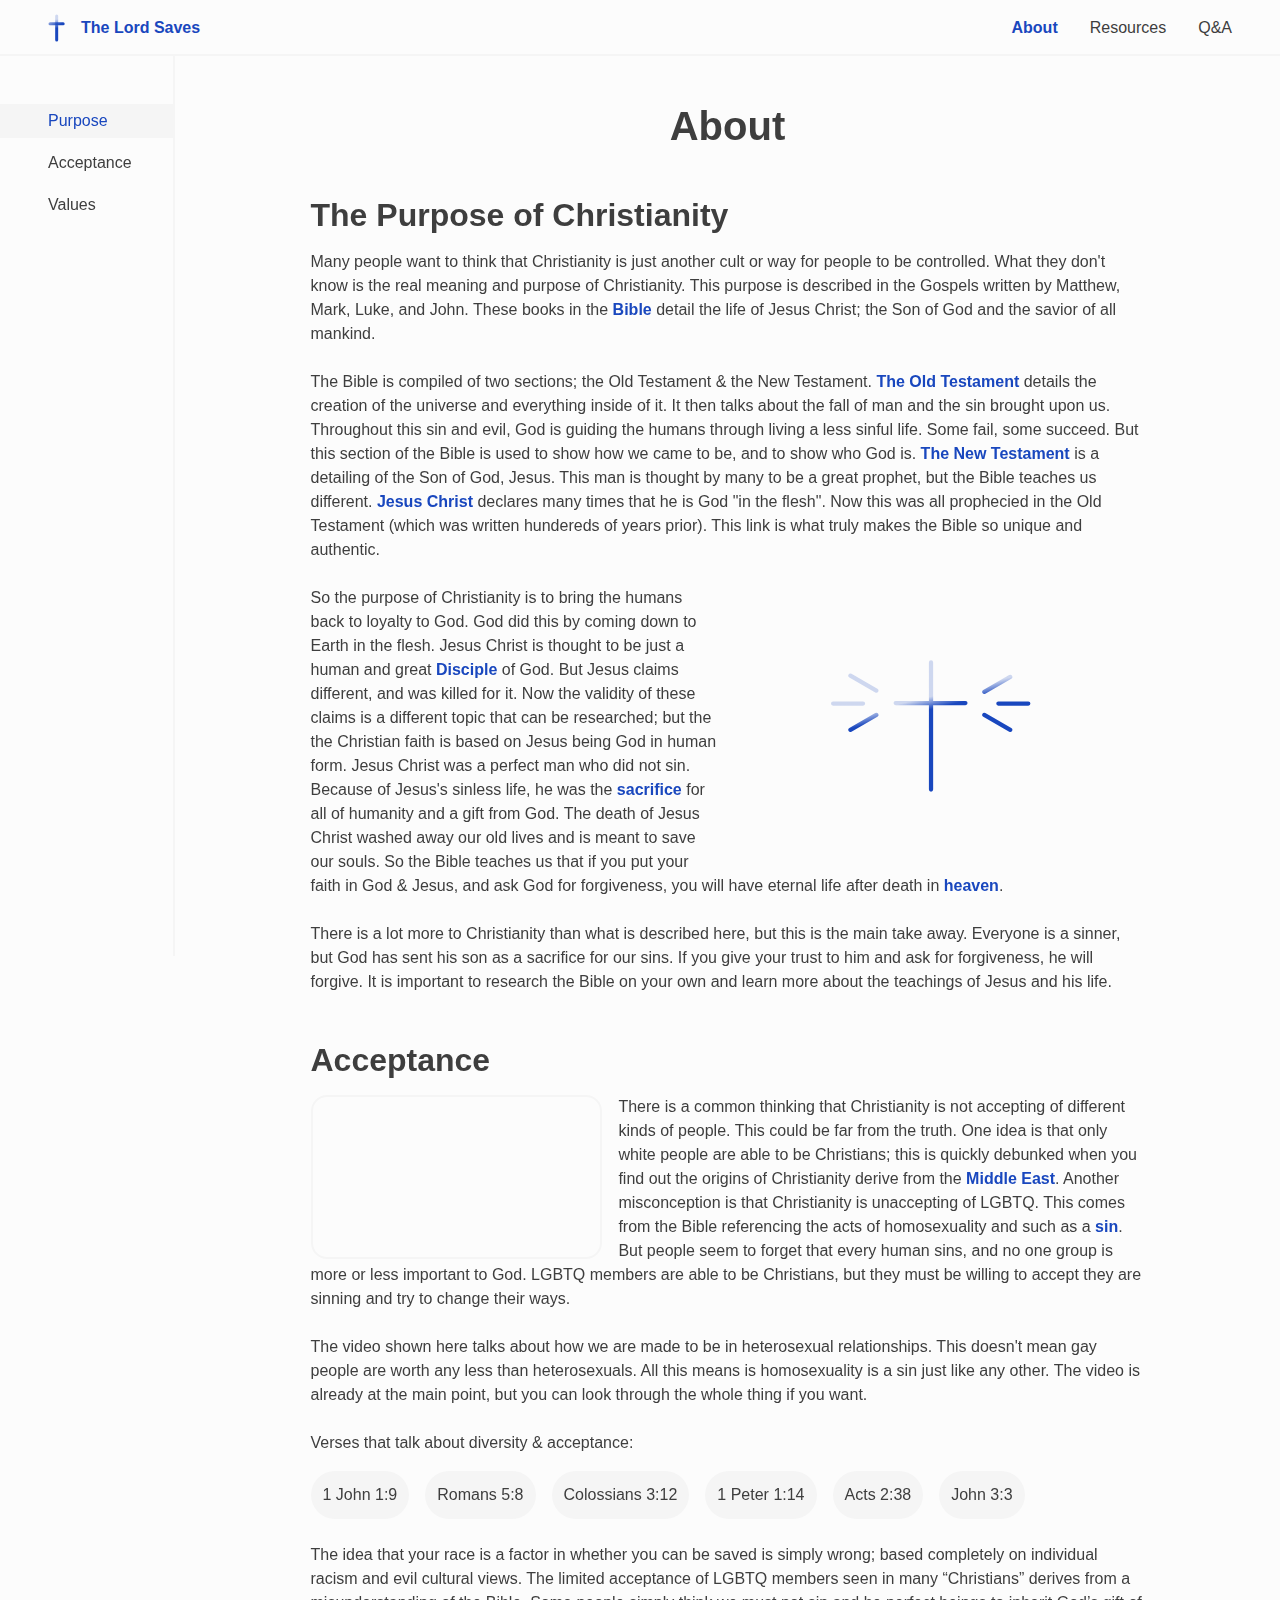
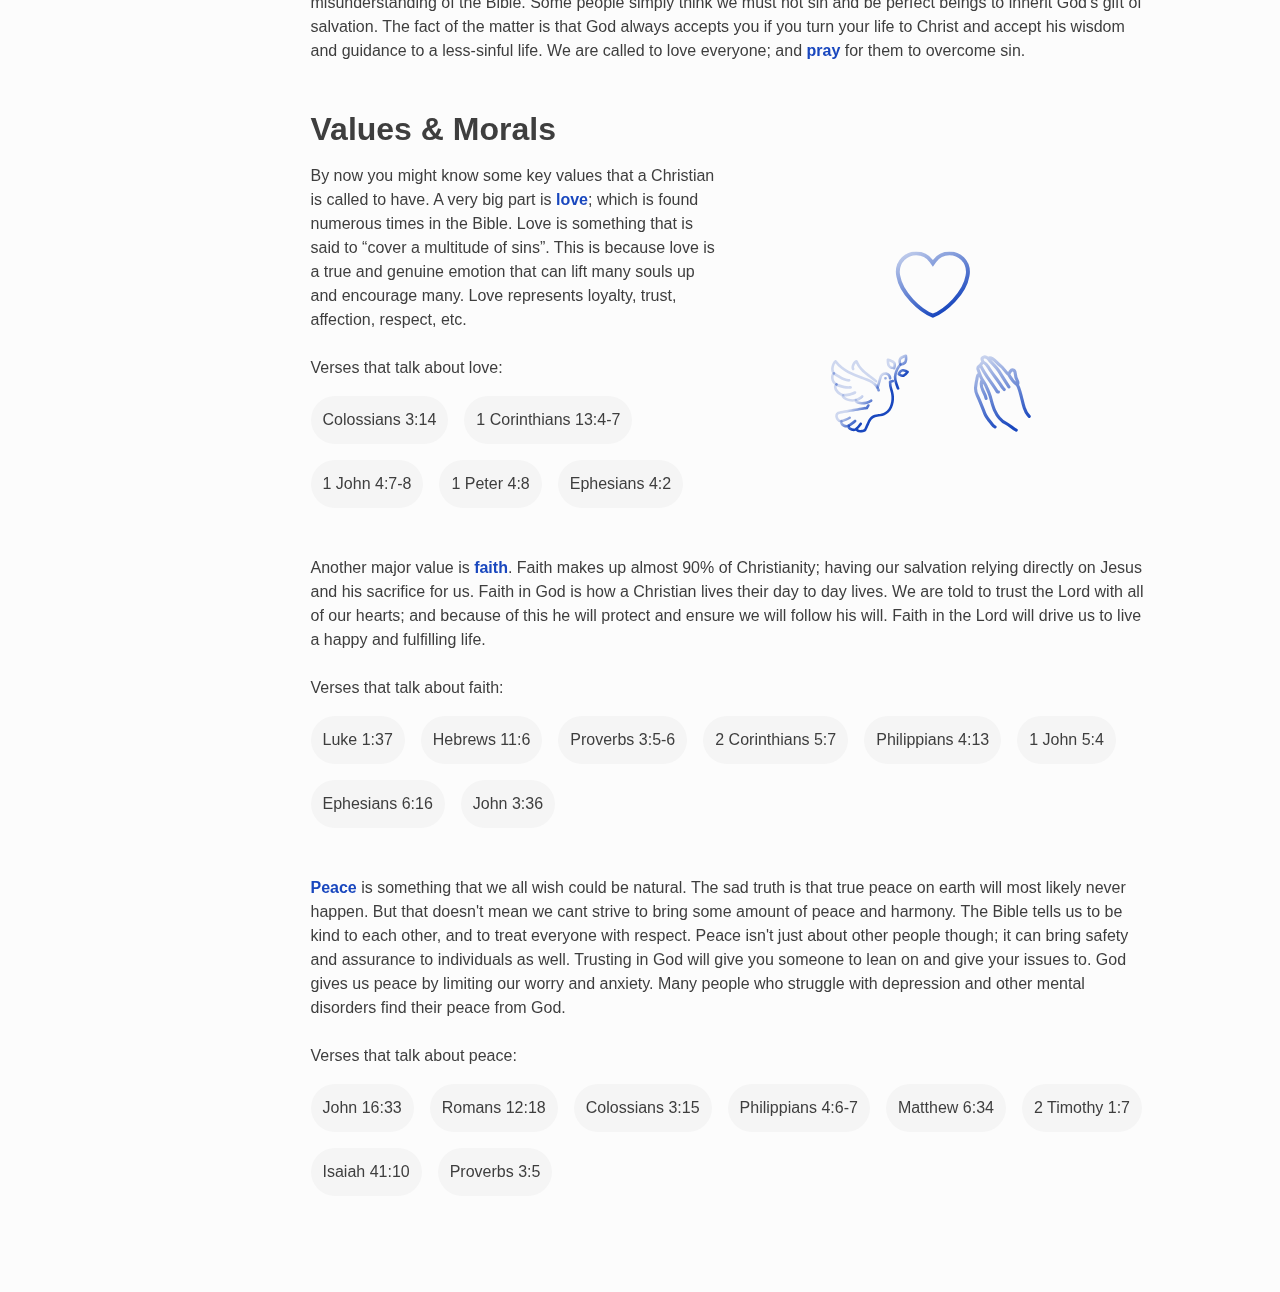
==== About/index.html @ bb069cf8 "Uploaded to the web." ====
<!DOCTYPE html>
<html lang="en" class="">

<head>
  <meta charset="utf-8">
  <meta name="viewport" content="width=device-width initial-scale=1">
  <title>The Lord Saves - About</title>
  <link rel="icon" type="image/x-icon" href="/assets/Logo-fav.png">
  <link href="/style/thelordsaves.main.css" rel="stylesheet" type="text/css" />
</head>

<body class="">

  <!-- About -->

  <header class="flex w-100 align fade-in scrolled" id="header">
    <a href="/" class="flex align side-padding m-gap" id="logo">
      <svg xmlns="http://www.w3.org/2000/svg" width="17" height="28" fill="none">
        <path fill="url(#a)" fill-rule="evenodd"
          d="M8.677.5a1.5 1.5 0 0 1 1.5 1.5v24a1.5 1.5 0 1 1-3 0V2a1.5 1.5 0 0 1 1.5-1.5Z" clip-rule="evenodd" />
        <path fill="url(#b)" fill-rule="evenodd"
          d="M.5 9.67A1.5 1.5 0 0 1 2 8.17h13.173a1.5 1.5 0 1 1 0 3H2a1.5 1.5 0 0 1-1.5-1.5Z" clip-rule="evenodd" />
        <defs>
          <linearGradient id="a" x1="13.357" x2="12.875" y1="14" y2="4.959" gradientUnits="userSpaceOnUse">
            <stop stop-color="var(--colors-blue)" />
            <stop offset="1" stop-color="var(--colors-blue)" stop-opacity=".2" />
          </linearGradient>
          <linearGradient id="b" x1="8.24" x2=".036" y1="13.714" y2="2.884" gradientUnits="userSpaceOnUse">
            <stop stop-color="var(--colors-blue)" />
            <stop offset="1" stop-color="var(--colors-blue)" stop-opacity=".2" />
          </linearGradient>
        </defs>
      </svg>
      <span class="bold blue">The Lord Saves</span>
    </a>
    <nav class="flex align justify side-padding" id="large-nav">
      <ul class="flex align l-gap">
        <li class="nav-item">
          <a class="secondary-button blue bold" href="/About/">About</a>
        </li>
        <li class="nav-item">
          <a class="secondary-button" href="/Resources/">Resources</a>
        </li>
        <li class="nav-item">
          <a class="secondary-button" href="/Q&A/">Q&A</a>
        </li>
      </ul>
    </nav>
    <nav class="small-nav align justify">
      <svg width="24" height="19" viewBox="0 0 24 19" fill="none" xmlns="http://www.w3.org/2000/svg" class="menu">
        <path fill-rule="evenodd" clip-rule="evenodd" id="bar-1"
          d="M0 17.3333C0 16.5969 0.537258 16 1.2 16H22.8C23.4627 16 24 16.5969 24 17.3333C24 18.0697 23.4627 18.6667 22.8 18.6667H1.2C0.537258 18.6667 0 18.0697 0 17.3333Z"
          fill="var(--colors-text)" />
        <path id="menu-bar"
          d="M0 9.33333C0 8.59695 0.537258 8 1.2 8H22.8C23.4627 8 24 8.59695 24 9.33333C24 10.0697 23.4627 10.6667 22.8 10.6667H1.2C0.537258 10.6667 0 10.0697 0 9.33333Z"
          fill="var(--colors-text)" />
        <path id="bar-3"
          d="M0 1.33333C0 0.596954 0.537258 0 1.2 0H22.8C23.4627 0 24 0.596954 24 1.33333C24 2.06971 23.4627 2.66667 22.8 2.66667H1.2C0.537258 2.66667 0 2.06971 0 1.33333Z"
          fill="var(--colors-text)" />
      </svg>
    </nav>
    <nav id="nav-overlay" class="w-100 flex">
      <ul class="flex column m-gap">
        <h1>About</h1>
        <li class="nav-item">
          <a class="secondary-button" href="/About/#purpose">Christianity's Purpose</a>
          <svg class="arrow" width="7" height="13" xmlns="http://www.w3.org/2000/svg">
            <path fill-rule="evenodd" clip-rule="evenodd"
              d="M.292893 12.2071c-.3905241-.3905-.3905241-1.0237 0-1.4142L4.58579 6.5.292893 2.20711c-.3905241-.39053-.3905241-1.02369 0-1.414216.390524-.390525 1.023687-.390525 1.414217 0l5 4.999996c.39052.39053.39052 1.02369 0 1.41422l-5 4.99999c-.39053.3905-1.023693.3905-1.414217 0Z" />
          </svg>
        </li>
        <li class="nav-item">
          <a class="secondary-button" href="/About/#acceptance">Acceptance</a>
          <svg class="arrow" width="7" height="13" xmlns="http://www.w3.org/2000/svg">
            <path fill-rule="evenodd" clip-rule="evenodd"
              d="M.292893 12.2071c-.3905241-.3905-.3905241-1.0237 0-1.4142L4.58579 6.5.292893 2.20711c-.3905241-.39053-.3905241-1.02369 0-1.414216.390524-.390525 1.023687-.390525 1.414217 0l5 4.999996c.39052.39053.39052 1.02369 0 1.41422l-5 4.99999c-.39053.3905-1.023693.3905-1.414217 0Z" />
          </svg>
        </li>
        <li class="nav-item">
          <a class="secondary-button" href="/About/#values">Values & Morals</a>
          <svg class="arrow" width="7" height="13" xmlns="http://www.w3.org/2000/svg">
            <path fill-rule="evenodd" clip-rule="evenodd"
              d="M.292893 12.2071c-.3905241-.3905-.3905241-1.0237 0-1.4142L4.58579 6.5.292893 2.20711c-.3905241-.39053-.3905241-1.02369 0-1.414216.390524-.390525 1.023687-.390525 1.414217 0l5 4.999996c.39052.39053.39052 1.02369 0 1.41422l-5 4.99999c-.39053.3905-1.023693.3905-1.414217 0Z" />
          </svg>
        </li>
      </ul>
      <ul class="flex column m-gap">
        <h1>Resources</h1>
        <li class="nav-item">
          <a class="secondary-button" href="/Resources/#bibles">Online Bibles</a>
          <svg class="arrow" width="7" height="13" xmlns="http://www.w3.org/2000/svg">
            <path fill-rule="evenodd" clip-rule="evenodd"
              d="M.292893 12.2071c-.3905241-.3905-.3905241-1.0237 0-1.4142L4.58579 6.5.292893 2.20711c-.3905241-.39053-.3905241-1.02369 0-1.414216.390524-.390525 1.023687-.390525 1.414217 0l5 4.999996c.39052.39053.39052 1.02369 0 1.41422l-5 4.99999c-.39053.3905-1.023693.3905-1.414217 0Z" />
          </svg>
        </li>
        <li class="nav-item">
          <a class="secondary-button" href="/Resources/#communities">Communities</a>
          <svg class="arrow" width="7" height="13" xmlns="http://www.w3.org/2000/svg">
            <path fill-rule="evenodd" clip-rule="evenodd"
              d="M.292893 12.2071c-.3905241-.3905-.3905241-1.0237 0-1.4142L4.58579 6.5.292893 2.20711c-.3905241-.39053-.3905241-1.02369 0-1.414216.390524-.390525 1.023687-.390525 1.414217 0l5 4.999996c.39052.39053.39052 1.02369 0 1.41422l-5 4.99999c-.39053.3905-1.023693.3905-1.414217 0Z" />
          </svg>
        </li>
        <li class="nav-item">
          <a class="secondary-button" href="/Resources/#contact">Contact Us</a>
          <svg class="arrow" width="7" height="13" xmlns="http://www.w3.org/2000/svg">
            <path fill-rule="evenodd" clip-rule="evenodd"
              d="M.292893 12.2071c-.3905241-.3905-.3905241-1.0237 0-1.4142L4.58579 6.5.292893 2.20711c-.3905241-.39053-.3905241-1.02369 0-1.414216.390524-.390525 1.023687-.390525 1.414217 0l5 4.999996c.39052.39053.39052 1.02369 0 1.41422l-5 4.99999c-.39053.3905-1.023693.3905-1.414217 0Z" />
          </svg>
        </li>
      </ul>
      <ul class="flex column m-gap">
        <h1>Questions & Answers</h1>
        <li class="nav-item">
          <a class="secondary-button" href="/Q&A/#general">General Questions</a>
          <svg class="arrow" width="7" height="13" xmlns="http://www.w3.org/2000/svg">
            <path fill-rule="evenodd" clip-rule="evenodd"
              d="M.292893 12.2071c-.3905241-.3905-.3905241-1.0237 0-1.4142L4.58579 6.5.292893 2.20711c-.3905241-.39053-.3905241-1.02369 0-1.414216.390524-.390525 1.023687-.390525 1.414217 0l5 4.999996c.39052.39053.39052 1.02369 0 1.41422l-5 4.99999c-.39053.3905-1.023693.3905-1.414217 0Z" />
          </svg>
        </li>
        <li class="nav-item">
          <a class="secondary-button" href="/Q&A/#misconceptions">Common Misconceptions</a>
          <svg class="arrow" width="7" height="13" xmlns="http://www.w3.org/2000/svg">
            <path fill-rule="evenodd" clip-rule="evenodd"
              d="M.292893 12.2071c-.3905241-.3905-.3905241-1.0237 0-1.4142L4.58579 6.5.292893 2.20711c-.3905241-.39053-.3905241-1.02369 0-1.414216.390524-.390525 1.023687-.390525 1.414217 0l5 4.999996c.39052.39053.39052 1.02369 0 1.41422l-5 4.99999c-.39053.3905-1.023693.3905-1.414217 0Z" />
          </svg>
        </li>
      </ul>
    </nav>
  </header>
  <div id="overlay-bg" class="w-100"></div>

  <main class="">

    <aside class="flex column s-gap fade-in">
      <a href="#purpose" class="reference" id="purpose-ref">Purpose</a>
      <a href="#acceptance" class="reference" id="acceptance-ref">Acceptance</a>
      <a href="#values" class="reference" id="values-ref">Values</a>
    </aside>

    <section class="flex column fade-in s-gap" id="about-info">
      <section class="section-title flex justify align no-an">About</section>
      <div class="link-point" id="purpose"></div>
      <section class="flex column m-gap article-margin">
        <h1 class="sticky">The Purpose of Christianity</h1>
        <p>Many people want to think that Christianity is just another cult or way for people to be controlled. What
          they don't know is the real meaning and purpose of Christianity. This purpose is described in the Gospels
          written by Matthew, Mark, Luke, and John. These books in the <a href="https://en.wikipedia.org/wiki/Bible"
            target="_blank" class="bold blue"
            title="Book compiled by around 40 different authors detailing the teachings of God and the life of Jesus.">Bible</a>
          detail the life of Jesus Christ; the Son of God and the savior of all mankind.
          <br>
          <br>
          The Bible is compiled of two sections; the Old Testament & the New Testament. <a
            href="https://en.wikipedia.org/wiki/Old_Testament" target="_blank" class="bold blue"
            title="First half of the Bible that details God's character and teachings; while sharing prophetic ideas of Jesus Christ.">The
            Old Testament</a> details the
          creation of the universe and everything inside of it. It then talks about the fall of man and the sin brought
          upon us. Throughout this sin and evil, God is guiding the humans through living a less sinful life. Some fail,
          some succeed. But this section of the Bible is used to show how we came to be, and to show who God is. <a
            href="https://en.wikipedia.org/wiki/New_Testament" target="_blank" class="bold blue"
            title="Second half of the Bible that details the life and teachings of Jesus Christ; while providing prophetic claims of the second coming of Jesus Christ.">The
            New Testament</a> is a detailing of the Son of God, Jesus. This man is thought by many to be a great
          prophet, but the
          Bible teaches us different. <a href="https://en.wikipedia.org/wiki/Jesus" target="_blank" class="bold blue"
            title="God in human form; persecuted, tortured, and killed for claiming to be God. The savior of the earth.">Jesus
            Christ</a> declares many times that he is God "in the flesh". Now this was all
          prophecied in the Old Testament (which was written hundereds of years prior). This link is what truly makes
          the Bible so unique and authentic.
          <br>
          <br>
          <svg width="236" height="156" viewBox="0 0 236 156" fill="none" xmlns="http://www.w3.org/2000/svg"
            class="float">
            <path
              d="M118.034 3L118.034 153M76.305 50.9321H158.636M180.915 37.7375L211.49 20.085M197.5 51.5H232.805M2.5 51.5H37.8051M22.9153 18.5849L53.4904 36.2375M211.49 82.5677L180.915 64.9151M53.4901 64.915L22.915 82.5676"
              stroke="url(#paint0_linear_647_93)" stroke-width="5" stroke-linecap="round" />
            <defs>
              <linearGradient id="paint0_linear_647_93" x1="42.4981" y1="76.4658" x2="39.0372" y2="62.1083"
                gradientUnits="userSpaceOnUse">
                <stop stop-color="var(--colors-blue)" />
                <stop offset="1" stop-color="var(--colors-blue)" stop-opacity="0.2" />
              </linearGradient>
            </defs>
          </svg>
          So the purpose of Christianity is to bring the humans back to loyalty to God. God did this by coming down to
          Earth in the flesh. Jesus Christ is thought to be just a human and great <a
            href="https://en.wikipedia.org/wiki/Disciple_(Christianity)" target="_blank" class="bold blue"
            title="A devoted follower of God & Jesus in Biblical terms.">Disciple</a>
          of God. But Jesus claims different, and was killed for it. Now the validity of these claims is a different
          topic that can be researched; but the the Christian faith is based on Jesus being God in human form. Jesus
          Christ was a perfect man who did not sin. Because of Jesus's sinless life, he was the <a
            href="https://en.wikipedia.org/wiki/Crucifixion_of_Jesus"
            title="The death of Jesus that saved humans from sin; if faith is put in Christ." target="_blank"
            class="blue bold">sacrifice</a> for all of
          humanity and a gift from God. The death of Jesus Christ washed away our old lives and is meant to save our
          souls. So the Bible teaches us that if you put your faith in God & Jesus, and ask God for forgiveness, you
          will have eternal life after death in <a href="https://en.wikipedia.org/wiki/Heaven_in_Christianity"
            title="The realm where God reigns and sends followers to live eternally with him after death."
            target="_blank" class="blue bold">heaven</a>.
          <br>
          <br>
          There is a lot more to Christianity than what is described here, but this is the main take away. Everyone is
          a sinner, but God has sent his son as a sacrifice for our sins. If you give your trust to him and ask for
          forgiveness, he will forgive. It is important to research the Bible on your own and learn more about the
          teachings of Jesus and his life.
        </p>
      </section>
      <div class="link-point" id="acceptance"></div>
      <section class="flex column m-gap article-margin">
        <h1 class="sticky">Acceptance</h1>
        <div class="flex m-gap flex-start">
          <p>
            <iframe class="video" src="https://www.youtube.com/embed/haK471jirCU?start=841" frameborder="0"
              allowfullscreen></iframe>
            There is a common thinking that Christianity is not accepting of different kinds of people. This could be
            far
            from the truth. One idea is that only white people are able to be Christians; this is quickly debunked when
            you find out the origins of Christianity derive from the <a
              href="https://en.wikipedia.org/wiki/History_of_Christianity?scrlybrkr=35379e3f" target="_blank"
              class="bold blue"
              title="Christianity began in the Middle East and was spread by missionaries to the western world.">Middle
              East</a>. Another misconception is that
            Christianity is unaccepting of LGBTQ. This comes from the Bible referencing the acts of homosexuality and
            such
            as a <a
              href="https://en.wikipedia.org/wiki/Christian_views_on_sin#:~:text=In%20Christianity%2C%20sin%20is%20an,a%20transgression%20of%20divine%20law."
              target="_blank" class="bold blue"
              title="The evil actions, thoughts, or values that are against God's will.">sin</a>. But
            people seem to forget that every human sins, and no one group is more or less important to
            God.
            LGBTQ members are able to be Christians, but they must be willing to accept they are sinning and try to
            change
            their ways.
            <br>
            <br>
            The video shown here talks about how we are made to be in heterosexual relationships. This doesn't mean gay
            people are worth any less than heterosexuals. All this means is homosexuality is a sin just like any other.
            The video is already at the main point, but you can look through the whole thing if you want.
            <br>
            <br>
            <span class="flex column m-gap">
              Verses that talk about diversity & acceptance:
              <span class="flex wrap m-gap">
                <a href="https://www.bible.com/bible/111/1jn.1.9" target="_blank" class="verse">1 John 1:9</a>
                <a href="https://www.bible.com/bible/111/rom.5.8" target="_blank" class="verse">Romans 5:8</a>
                <a href="https://www.bible.com/bible/111/col.3.12" target="_blank" class="verse">Colossians 3:12</a>
                <a href="https://www.bible.com/bible/111/1pe.1.14" target="_blank" class="verse">1 Peter 1:14</a>
                <a href="https://www.bible.com/bible/111/act.2.38" target="_blank" class="verse">Acts 2:38</a>
                <a href="https://www.bible.com/bible/111/jhn.3.3" target="_blank" class="verse">John 3:3</a>
              </span>
            </span>
            <br>
            The idea that your race is a factor in whether you can be saved is simply wrong; based completely on
            individual racism and evil cultural views. The limited acceptance of LGBTQ members seen in many “Christians”
            derives from a misunderstanding of the Bible. Some people simply think we must not sin and be perfect beings
            to inherit God’s gift of salvation. The fact of the matter is that God always accepts you if you turn your
            life to Christ and accept his wisdom and guidance to a less-sinful life. We are called to love everyone; and
            <a href="https://en.wikipedia.org/wiki/Christian_prayer#Seasonal_prayer" target="_blank" class="bold blue"
              title="The communication between God and human; used as a way of asking for forgiveness or praising God.">pray</a>
            for them to overcome sin.
          </p>
      </section>
      <div class="link-point" id="values"></div>
      <section class="flex column m-gap article-margin">
        <h1 class="sticky">Values & Morals</h1>
        <p>
          <svg class="float" width="256" height="232" viewBox="0 0 256 232" fill="none"
            xmlns="http://www.w3.org/2000/svg">
            <g clip-path="url(#clip0_676_84)">
              <path
                d="M128.373 12.401L130.404 15.2331L132.436 12.4015C136.737 6.40735 143.734 2.5 151.657 2.5C164.719 2.5 175.31 13.0906 175.31 26.1555C175.31 27.9887 175.077 29.7783 174.666 31.5216L174.645 31.6095L174.631 31.6986C172.928 42.294 166.107 53.4471 157.309 62.8489C148.812 71.9289 138.761 79.0658 130.405 82.3284C122.047 79.0658 111.997 71.929 103.5 62.8489C94.7022 53.4471 87.8799 42.2937 86.1732 31.6978L86.1595 31.6123L86.1398 31.528C85.7326 29.7804 85.5 27.9888 85.5 26.1555C85.5 13.0908 96.0908 2.5 109.155 2.5C117.076 2.5 124.075 6.40753 128.373 12.401Z"
                stroke="url(#paint0_linear_676_84)" stroke-width="5" />
              <path
                d="M32.8094 228.688C32.4853 228.687 32.1685 228.592 31.8976 228.414C31.6266 228.236 31.413 227.984 31.2828 227.687C31.1527 227.39 31.1115 227.062 31.1642 226.742C31.217 226.422 31.3615 226.125 31.5801 225.886C32.6825 224.693 35.7356 221.286 36.6241 219.883C36.7395 219.693 36.8916 219.528 37.0714 219.398C37.2513 219.268 37.4553 219.175 37.6715 219.125C37.8877 219.074 38.1118 219.067 38.3307 219.105C38.5496 219.142 38.7589 219.222 38.9463 219.341C39.1337 219.46 39.2955 219.615 39.4223 219.798C39.549 219.98 39.6381 220.186 39.6844 220.403C39.7307 220.62 39.7332 220.844 39.6918 221.062C39.6504 221.281 39.566 221.488 39.4434 221.673C38.2308 223.584 34.4595 227.689 34.0353 228.15C33.8798 228.32 33.6903 228.456 33.4792 228.549C33.2681 228.641 33.0399 228.689 32.8094 228.688ZM22.8785 224.767C22.5258 224.765 22.1825 224.652 21.8977 224.444C21.6129 224.236 21.4011 223.944 21.2925 223.608C21.184 223.272 21.1843 222.911 21.2933 222.576C21.4024 222.24 21.6146 221.948 21.8997 221.74C22.2438 221.493 22.7248 221.176 23.3027 220.792C25.0531 219.632 27.6986 217.879 29.6795 215.961C29.8365 215.807 30.0227 215.685 30.2271 215.602C30.4316 215.52 30.6503 215.479 30.8707 215.481C31.0911 215.484 31.3088 215.53 31.5113 215.617C31.7138 215.704 31.897 215.831 32.0504 215.989C32.2038 216.147 32.3244 216.334 32.4052 216.539C32.486 216.745 32.5254 216.964 32.5211 217.184C32.5168 217.404 32.4689 217.622 32.3802 217.823C32.2916 218.025 32.1638 218.208 32.0044 218.36C29.7997 220.494 27.0005 222.351 25.1466 223.581C24.6121 223.931 24.1679 224.229 23.8539 224.456C23.569 224.658 23.228 224.767 22.8785 224.767ZM13.2181 218.988C12.8236 218.988 12.4418 218.848 12.1404 218.594C11.839 218.339 11.6374 217.986 11.5714 217.597C11.5054 217.208 11.5792 216.808 11.7797 216.469C11.9802 216.129 12.2945 215.871 12.667 215.741L13.6925 215.393C16.0508 214.595 20.44 213.109 22.9987 211.542C23.3766 211.31 23.831 211.238 24.262 211.342C24.693 211.445 25.0652 211.715 25.2969 212.093C25.5286 212.471 25.6007 212.925 25.4973 213.356C25.3939 213.787 25.1236 214.16 24.7457 214.391C21.8697 216.155 17.25 217.718 14.7681 218.56L13.776 218.901C13.5953 218.957 13.4073 218.986 13.2181 218.988ZM57.5682 167.756C57.1324 167.757 56.7137 167.587 56.4024 167.282C54.5084 165.435 52.0432 163.681 49.4344 161.824C43.5186 157.615 36.2466 152.437 31.8474 143.292C31.0767 144.114 30.457 145.066 30.0168 146.104C29.6628 146.936 29.1717 148.506 29.7964 149.702C29.9112 149.897 29.9852 150.113 30.014 150.337C30.0428 150.561 30.0257 150.789 29.9639 151.006C29.902 151.224 29.7967 151.427 29.6542 151.602C29.5117 151.778 29.335 151.922 29.1349 152.028C28.9348 152.133 28.7154 152.196 28.49 152.214C28.2646 152.232 28.0379 152.204 27.8237 152.132C27.6094 152.06 27.4121 151.945 27.2436 151.794C27.0751 151.643 26.939 151.46 26.8435 151.255C25.8514 149.374 25.9416 146.959 27.0907 144.457C28.1396 142.169 30.2273 139.62 32.1847 139.17C32.9864 138.979 33.7881 139.403 34.1021 140.158C38.0003 149.591 45.1019 154.642 51.3685 159.102C54.0875 161.036 56.6563 162.863 58.734 164.89C58.9718 165.122 59.1351 165.42 59.203 165.745C59.2708 166.07 59.2403 166.408 59.1151 166.716C58.99 167.023 58.776 167.287 58.5004 167.472C58.2249 167.657 57.9003 167.756 57.5682 167.756ZM59.5891 175.954C59.3302 175.953 59.0748 175.893 58.8432 175.777C58.6115 175.661 58.4099 175.494 58.2541 175.287C58.0984 175.08 57.9928 174.84 57.9456 174.585C57.8985 174.33 57.9111 174.068 57.9824 173.819L61.894 160.257C62.3773 158.629 63.372 157.199 64.731 156.179C66.0899 155.159 67.7409 154.604 69.4399 154.595C71.5236 154.598 73.5213 155.427 74.9947 156.9C76.4682 158.374 77.2971 160.372 77.2998 162.455C77.2998 162.898 77.1238 163.323 76.8106 163.636C76.4974 163.949 76.0725 164.125 75.6296 164.125C75.1866 164.125 74.7618 163.949 74.4486 163.636C74.1354 163.323 73.9594 162.898 73.9594 162.455C73.9594 159.923 71.9752 157.936 69.4399 157.936C67.449 157.936 65.6653 159.275 65.1007 161.193L61.1925 174.748C61.0919 175.095 60.8812 175.401 60.592 175.618C60.3029 175.836 59.9509 175.953 59.5891 175.954Z"
                fill="url(#paint1_linear_676_84)" />
              <path
                d="M38.262 232C36.9425 232 35.6498 231.803 34.5708 231.415C33.4117 230.998 32.5199 230.377 31.9353 229.605C29.2931 230.641 25.7155 229.982 23.3238 228.326C22.118 227.491 21.3397 226.472 21.0257 225.396C17.9959 225.804 15.0798 224.521 13.3295 222.817C12.1069 221.628 11.4087 220.222 11.3085 218.849C8.74313 218.181 6.68213 215.729 5.84369 213.231C4.74805 209.96 5.71342 206.934 8.3022 205.518C8.43767 205.444 8.58266 205.388 8.73311 205.354C17.9158 203.27 40.2528 199.732 44.7924 199.021L46.3824 196.342C46.6123 195.969 46.9794 195.701 47.4046 195.597C47.8298 195.492 48.2792 195.558 48.6559 195.782C49.0326 196.005 49.3065 196.367 49.4186 196.791C49.5306 197.214 49.4719 197.665 49.2551 198.045L47.2642 201.402C47.138 201.614 46.9665 201.795 46.7621 201.933C46.5578 202.071 46.3254 202.163 46.0818 202.201C45.8179 202.241 19.8298 206.296 9.7252 208.554C8.3022 209.493 8.74313 211.38 9.00702 212.172C9.63501 214.039 11.3286 215.909 12.972 215.666C13.2703 215.619 13.5756 215.655 13.8551 215.769C14.1346 215.883 14.3778 216.071 14.5587 216.313C14.7396 216.554 14.8513 216.841 14.8819 217.141C14.9125 217.441 14.8608 217.744 14.7324 218.017C14.3783 218.786 14.9763 219.764 15.6544 220.422C17.1375 221.869 19.8365 222.741 22.1313 221.608C22.4499 221.448 22.8116 221.394 23.1631 221.454C23.5147 221.515 23.8375 221.686 24.0843 221.944C24.331 222.202 24.4886 222.532 24.5339 222.885C24.5792 223.239 24.5098 223.598 24.336 223.91C24.2324 224.1 23.9151 224.675 25.2212 225.58C27.0617 226.853 30.3987 227.28 31.5345 225.947C31.76 225.677 32.0655 225.485 32.4069 225.4C32.7483 225.314 33.108 225.339 33.4344 225.471C33.7608 225.603 34.0369 225.835 34.2231 226.133C34.4093 226.432 34.496 226.782 34.4706 227.133C34.4439 227.587 34.8581 227.968 35.6999 228.272C37.988 229.101 41.4988 228.516 42.4474 227.481C42.9051 226.482 45.0963 221.662 47.2409 216.768C49.4422 211.754 54.2456 208.444 59.4766 208.344C62.8871 208.31 71.1913 207.318 75.036 198.894C78.971 190.259 77.077 181.754 75.5972 177.452C74.5098 174.354 73.9552 171.095 73.9571 167.812V166.883C73.9573 166.521 74.075 166.169 74.2925 165.88C74.5099 165.591 74.8154 165.38 75.163 165.28L78.5969 164.291C78.8077 164.23 79.0283 164.211 79.2463 164.236C79.4643 164.26 79.6753 164.328 79.8673 164.434C80.0593 164.54 80.2286 164.683 80.3653 164.854C80.5021 165.026 80.6038 165.222 80.6646 165.433C80.7253 165.644 80.744 165.865 80.7194 166.083C80.6949 166.301 80.6277 166.512 80.5216 166.704C80.4155 166.896 80.2727 167.065 80.1012 167.202C79.9297 167.338 79.7329 167.44 79.5222 167.501L77.2975 168.142C77.3342 170.951 77.8219 173.714 78.7505 176.36C80.3973 181.143 82.4917 190.596 78.0758 200.287C73.4327 210.458 63.5552 211.651 59.5234 211.691C55.6051 211.767 51.9808 214.289 50.3006 218.117C47.8822 223.636 45.4003 229.064 45.4003 229.064C45.3541 229.167 45.297 229.264 45.23 229.354C43.9239 231.128 41.0311 232 38.262 232Z"
                fill="url(#paint2_linear_676_84)" />
              <path
                d="M60.962 179.501C60.6015 179.501 60.2507 179.384 59.9622 179.168C59.6738 178.952 59.4631 178.648 59.362 178.302C56.82 169.65 48.5693 166.694 38.1239 162.956C27.4581 159.138 15.4261 154.829 5.66891 143.282C4.90063 144.421 4.00207 146.381 3.62795 148.75C3.38076 150.31 3.21374 153.192 4.87724 154.97C5.03548 155.138 5.15711 155.337 5.23443 155.554C5.31175 155.771 5.34308 156.003 5.32644 156.233C5.3098 156.463 5.24554 156.687 5.13775 156.891C5.02995 157.095 4.88096 157.275 4.7002 157.418C3.69475 158.216 3.16029 160.264 3.39412 162.389C3.54444 163.761 4.26596 167.128 7.66645 168.779C8.06467 168.972 8.36969 169.316 8.51439 169.735C8.6591 170.153 8.63165 170.612 8.43808 171.01C8.34223 171.207 8.20848 171.384 8.04447 171.529C7.88046 171.675 7.6894 171.786 7.4822 171.858C7.06374 172.003 6.60493 171.975 6.20671 171.782C2.80956 170.135 0.514722 166.761 0.0737929 162.756C-0.210138 160.174 0.337682 157.699 1.50347 156.015C0.260853 153.991 -0.156693 151.288 0.327661 148.229C0.95231 144.28 2.95319 140.459 4.98748 139.333C5.33426 139.141 5.73805 139.079 6.12664 139.157C6.51524 139.235 6.86331 139.449 7.10861 139.761C16.465 151.656 28.5705 155.985 39.2496 159.81C50.1392 163.708 59.5457 167.075 62.5654 177.357C62.6393 177.606 62.6539 177.869 62.6081 178.125C62.5623 178.381 62.4574 178.623 62.3016 178.831C62.1459 179.039 61.9437 179.208 61.7112 179.325C61.4786 179.441 61.2221 179.502 60.962 179.501Z"
                fill="url(#paint3_linear_676_84)" />
              <path
                d="M39.4214 196.073C36.0877 196.073 33.2217 195.308 31.5649 193.912C31.0316 193.477 30.612 192.919 30.3423 192.285C23.3075 193.338 15.4576 189.823 13.7607 186.547C13.5446 186.139 13.4128 185.693 13.3732 185.234C9.10756 183.597 4.80516 179.141 3.91329 175.116C3.3521 172.58 4.14043 170.413 6.13129 169.01C6.3107 168.883 6.51325 168.794 6.72735 168.745C6.94145 168.697 7.16292 168.692 7.37912 168.73C7.59532 168.767 7.802 168.847 7.98738 168.964C8.17276 169.082 8.33319 169.234 8.45953 169.414C8.58586 169.593 8.67562 169.796 8.72368 170.01C8.77174 170.224 8.77716 170.445 8.73963 170.662C8.7021 170.878 8.62235 171.085 8.50494 171.27C8.38753 171.455 8.23476 171.616 8.05534 171.742C7.4641 172.16 6.82943 172.838 7.17349 174.394C7.90503 177.698 12.341 181.847 15.8017 182.471C16.0862 182.523 16.3526 182.647 16.5747 182.832C16.7968 183.017 16.967 183.257 17.0687 183.528C17.1704 183.798 17.2 184.091 17.1548 184.376C17.1095 184.662 16.9909 184.931 16.8105 185.157C17.0743 185.538 17.7892 186.233 19.1454 186.981C22.0114 188.564 26.9518 189.957 31.4346 188.638C31.736 188.549 32.0563 188.548 32.3586 188.633C32.6609 188.718 32.933 188.887 33.1437 189.12C33.3544 189.353 33.4951 189.641 33.5497 189.95C33.6042 190.26 33.5704 190.578 33.4522 190.869C33.4121 190.966 33.372 191.069 33.7161 191.357C35.8138 193.124 43.834 193.772 50.6484 189.516C51.0233 189.312 51.4623 189.258 51.8753 189.367C52.2884 189.475 52.6443 189.738 52.8701 190.1C53.096 190.463 53.1747 190.898 53.0902 191.317C53.0056 191.735 52.7643 192.106 52.4155 192.352C48.5044 194.754 44.011 196.041 39.4214 196.073ZM22.4958 166.738C15.334 166.738 2.95126 157.642 2.82099 157.545C2.63285 157.42 2.47217 157.258 2.34869 157.068C2.2252 156.879 2.14148 156.666 2.1026 156.443C2.06372 156.22 2.07049 155.992 2.1225 155.772C2.17451 155.552 2.27068 155.345 2.40517 155.163C2.53967 154.981 2.70969 154.828 2.90492 154.714C3.10016 154.6 3.31654 154.527 3.54096 154.499C3.76537 154.471 3.99314 154.489 4.21045 154.551C4.42776 154.614 4.63009 154.72 4.80516 154.863C8.7301 157.766 18.7579 163.959 23.0202 163.368C23.2378 163.338 23.459 163.352 23.6713 163.408C23.8835 163.464 24.0827 163.562 24.2573 163.695C24.4319 163.828 24.5787 163.994 24.6891 164.184C24.7995 164.374 24.8714 164.583 24.9008 164.801C24.9302 165.018 24.9165 165.24 24.8604 165.452C24.8042 165.664 24.7069 165.863 24.5738 166.038C24.4407 166.212 24.2746 166.359 24.0848 166.47C23.895 166.58 23.6854 166.652 23.4678 166.681C23.1453 166.721 22.8207 166.74 22.4958 166.738Z"
                fill="url(#paint4_linear_676_84)" />
              <path
                d="M3.81536 157.877C3.5131 157.877 3.21657 157.795 2.95689 157.64C2.16522 157.166 1.83118 156.094 2.30552 155.302C2.78319 154.507 3.73185 154.206 4.52018 154.681L4.67384 154.774C4.98739 154.962 5.23073 155.247 5.36653 155.586C5.50233 155.926 5.52311 156.3 5.42567 156.652C5.32823 157.005 5.11796 157.315 4.82709 157.536C4.53622 157.758 4.18081 157.877 3.81536 157.877ZM22.4312 175.952C14.7617 175.952 7.2693 172.331 6.3507 171.87C6.13835 171.76 5.94082 171.623 5.7628 171.463C5.46993 171.169 5.29685 170.777 5.27724 170.362C5.25763 169.948 5.39291 169.541 5.65673 169.221C5.92055 168.901 6.29404 168.691 6.70449 168.631C7.11494 168.571 7.53299 168.666 7.87725 168.897C9.0898 169.495 17.404 173.43 24.8296 172.461C25.0509 172.424 25.2774 172.433 25.4955 172.485C25.7136 172.538 25.9189 172.634 26.0991 172.767C26.2793 172.901 26.4308 173.069 26.5444 173.263C26.658 173.456 26.7315 173.671 26.7605 173.893C26.7894 174.116 26.7733 174.342 26.713 174.558C26.6526 174.774 26.5494 174.976 26.4094 175.151C26.2694 175.326 26.0955 175.472 25.8981 175.578C25.7007 175.685 25.4839 175.751 25.2605 175.772C24.3225 175.895 23.3773 175.955 22.4312 175.952Z"
                fill="url(#paint5_linear_676_84)" />
              <path
                d="M6.94158 171.952C6.67441 171.951 6.41125 171.887 6.17312 171.766C5.935 171.645 5.7285 171.47 5.57012 171.255C5.41174 171.039 5.30587 170.79 5.26097 170.527C5.21606 170.263 5.23336 169.993 5.31148 169.738C5.37528 169.53 5.47968 169.338 5.6186 169.172C5.75752 169.005 5.92818 168.868 6.12064 168.768C6.31309 168.668 6.52349 168.608 6.73956 168.59C6.95564 168.573 7.17306 168.598 7.37917 168.665L7.4727 168.695C7.85083 168.82 8.17216 169.075 8.37878 169.415C8.58541 169.755 8.66374 170.158 8.59968 170.551C8.53562 170.944 8.33337 171.301 8.02937 171.558C7.72537 171.815 7.3396 171.955 6.94158 171.952ZM15.7267 185.845C15.2838 185.85 14.857 185.679 14.5404 185.369C14.2237 185.059 14.0431 184.636 14.0382 184.193C14.0333 183.75 14.2046 183.323 14.5144 183.007C14.8242 182.69 15.247 182.509 15.69 182.505C15.7769 182.505 24.3917 182.284 29.9534 179.188C30.3405 178.972 30.7973 178.92 31.2233 179.041C31.6493 179.163 32.0095 179.448 32.2248 179.836C32.4401 180.223 32.4928 180.68 32.3712 181.106C32.2497 181.532 31.9639 181.892 31.5768 182.107C25.2835 185.611 16.1476 185.838 15.7602 185.845H15.7267ZM31.9075 191.911C31.4819 191.914 31.0715 191.754 30.7599 191.464C30.4484 191.174 30.2592 190.776 30.2311 190.351C30.203 189.927 30.338 189.507 30.6085 189.179C30.8791 188.85 31.2649 188.638 31.687 188.584C31.687 188.584 34.3794 188.103 38.8187 184.379C39.1594 184.096 39.5978 183.959 40.0388 183.998C40.4797 184.037 40.8876 184.248 41.1737 184.586C41.4572 184.926 41.5945 185.365 41.5557 185.806C41.5169 186.247 41.3051 186.655 40.9666 186.941C35.7656 191.303 32.4887 191.848 32.1313 191.894C32.0571 191.905 31.9824 191.91 31.9075 191.911ZM69.7505 164.126C68.8286 164.126 67.9267 163.378 67.9267 162.456C67.9267 161.534 68.5179 160.785 69.4432 160.785H69.7538C70.1968 160.786 70.6214 160.962 70.9343 161.276C71.2473 161.589 71.4228 162.014 71.4224 162.457C71.4219 162.9 71.2455 163.325 70.932 163.638C70.6185 163.951 70.1935 164.126 69.7505 164.126ZM85.9112 177.143C85.5824 177.143 85.2609 177.046 84.987 176.865C84.713 176.683 84.4989 176.424 84.3713 176.121C84.2477 175.827 81.3349 168.869 80.6735 164.617C78.8998 153.253 87.3342 143.95 87.695 143.559C87.9948 143.233 88.4119 143.04 88.8545 143.021C89.2971 143.003 89.7289 143.161 90.0549 143.461C90.3809 143.761 90.5745 144.178 90.593 144.62C90.6114 145.063 90.4533 145.495 90.1535 145.821C90.0766 145.904 82.4539 154.352 83.9771 164.099C84.5784 167.954 87.4244 174.755 87.4544 174.822C87.5622 175.076 87.6051 175.353 87.5795 175.628C87.5538 175.903 87.4604 176.168 87.3074 176.398C87.1545 176.628 86.9469 176.816 86.7032 176.946C86.4596 177.077 86.1874 177.144 85.9112 177.143ZM80.8038 151.239C80.2359 151.239 75.1986 151.142 72.9973 147.818C70.9864 144.822 71.1601 139.237 71.1869 138.609C71.1957 138.366 71.2575 138.129 71.3679 137.913C71.4783 137.697 71.6346 137.507 71.8259 137.358C72.0171 137.209 72.2388 137.103 72.4752 137.049C72.7116 136.994 72.9571 136.992 73.1944 137.042C73.8926 137.186 80.0756 138.542 82.1666 141.699C84.398 144.969 82.5675 149.679 82.3504 150.203C82.2237 150.509 82.0092 150.771 81.7339 150.955C81.4587 151.14 81.135 151.238 80.8038 151.239ZM74.5573 140.867C74.6775 142.717 75.0316 144.859 75.7765 145.968C76.5348 147.11 78.3052 147.611 79.6146 147.798C79.9319 146.522 80.1524 144.672 79.3941 143.563C78.6426 142.433 76.4279 141.468 74.5573 140.867Z"
                fill="url(#paint6_linear_676_84)" />
              <path
                d="M91.6264 160.863C88.6502 160.863 85.9378 158.648 85.6405 158.394C85.3843 158.178 85.1989 157.89 85.1083 157.567C85.0178 157.244 85.0263 156.902 85.1328 156.584C85.2998 156.093 86.8531 151.74 90.3805 150.762C93.4469 149.907 98.4374 152.565 98.8984 152.843C99.09 152.959 99.2565 153.113 99.388 153.294C99.5194 153.476 99.6133 153.682 99.664 153.901C99.7147 154.119 99.7213 154.345 99.6833 154.566C99.6453 154.788 99.5636 154.999 99.4429 155.188C99.1389 155.652 96.3965 159.754 93.1096 160.666C92.6419 160.796 92.1409 160.863 91.6264 160.863ZM88.7938 156.541C89.7692 157.132 91.2189 157.733 92.211 157.449C93.2766 157.155 94.5292 155.999 95.5013 154.867C94.1417 154.269 92.2578 153.721 91.2724 153.985C90.2034 154.279 89.3249 155.525 88.7938 156.541ZM88.9207 146.362C88.607 146.362 88.2996 146.274 88.0338 146.107C87.7679 145.941 87.5544 145.703 87.4176 145.42C87.1704 144.909 85.0493 140.306 87.0802 136.862C88.9875 133.562 94.7831 132.186 95.4378 132.039C95.6558 131.991 95.8811 131.987 96.1005 132.028C96.3199 132.068 96.5291 132.152 96.7158 132.274C96.9024 132.396 97.0628 132.555 97.1875 132.74C97.3122 132.925 97.3988 133.133 97.442 133.352C97.5589 133.943 98.5076 139.234 96.647 142.454C94.6161 145.901 89.5955 146.319 89.031 146.356C88.9944 146.36 88.9576 146.362 88.9207 146.362ZM94.3889 135.814C92.6152 136.428 90.6243 137.414 89.9663 138.546C89.2615 139.738 89.5955 141.589 89.9963 142.848C91.3024 142.574 93.0595 141.96 93.7643 140.767C94.4691 139.551 94.5058 137.427 94.3889 135.814Z"
                fill="url(#paint7_linear_676_84)" />
              <path
                d="M193.666 142.417C192.228 143.795 191.66 145.765 189.678 146.909C188.038 147.858 187.751 150.096 188.563 152.139C189.531 154.573 190.409 157.038 191.287 159.507C192.939 164.149 196.499 167.747 198.407 172.243C200.253 176.586 202.445 180.837 203.739 185.337C205.453 191.292 206.681 197.366 209.246 203.08C212.483 210.299 216.731 216.592 224.196 220.155C228.942 222.42 232.338 226.617 237.083 228.875M189.286 157C186.545 158.817 187.312 161.897 186.608 164.397C185.785 167.316 185.58 170.403 185.148 173.426C184.591 177.328 185.671 181.065 187.297 184.448C190.889 191.91 193.701 199.676 196.724 207.338C198.674 212.28 202.001 216.048 205.253 219.946C206.649 221.621 207.571 223.936 210 224.708M238.438 170.388C239.975 168.704 239.071 166.793 238.346 165.379C236.847 162.46 236.065 159.42 235.813 156.226C235.653 154.191 235.18 152.461 233.097 151.897C231.854 151.561 230.56 152.036 229.797 153.206C228.676 154.925 226.856 156.655 228.161 158.899C230.614 163.128 233.36 167.202 237.465 170.006C238.766 170.894 239.246 172.057 239.8 173.404C243.366 182.105 244.419 191.525 247.429 200.38C248.802 204.412 250.618 208.185 253.75 211.167M227.708 173.424C223.368 166.773 219.104 160.076 214.92 153.317C212.043 148.669 207.801 144.873 204.071 140.788C202.478 139.044 201.56 136.714 199.132 135.653C197.002 134.723 194.331 134.986 193.451 136.725C192.932 137.755 194.228 141.602 195.459 142.08C198.553 143.276 200.157 146.142 201.64 148.588C206.956 157.345 213.803 164.987 219.085 173.744C219.771 174.878 220.83 175.781 221.718 176.792M191.25 145.542C196.657 157.95 205.979 167.983 212.758 179.554C213.184 180.282 213.733 179.647 214.167 179.885M226.667 157C222.839 153.796 220.729 149.006 216.553 146.086C213.073 143.654 210.728 139.858 207.051 137.652C205.444 136.689 203.703 135.27 201.667 136.934M193.093 165.333C191.536 169.77 192.387 173.94 194.45 177.993C196.123 181.285 197.804 184.581 198.542 188.25"
                stroke="url(#paint8_linear_676_84)" stroke-width="4" stroke-linecap="round" stroke-linejoin="round" />
            </g>
            <defs>
              <linearGradient id="paint0_linear_676_84" x1="130.405" y1="85" x2="82.6806" y2="1.04757e-05"
                gradientUnits="userSpaceOnUse">
                <stop stop-color="var(--colors-blue)" />
                <stop offset="1" stop-color="var(--colors-blue)" stop-opacity="0.2" />
              </linearGradient>
              <linearGradient id="paint1_linear_676_84" x1="93.5189" y1="159.96" x2="77.7924" y2="144.826"
                gradientUnits="userSpaceOnUse">
                <stop stop-color="var(--colors-blue)" />
                <stop offset="1" stop-color="var(--colors-blue)" stop-opacity="0.2" />
              </linearGradient>
              <linearGradient id="paint2_linear_676_84" x1="93.5189" y1="159.96" x2="77.7924" y2="144.826"
                gradientUnits="userSpaceOnUse">
                <stop stop-color="var(--colors-blue)" />
                <stop offset="1" stop-color="var(--colors-blue)" stop-opacity="0.2" />
              </linearGradient>
              <linearGradient id="paint3_linear_676_84" x1="93.5189" y1="159.96" x2="77.7924" y2="144.826"
                gradientUnits="userSpaceOnUse">
                <stop stop-color="var(--colors-blue)" />
                <stop offset="1" stop-color="var(--colors-blue)" stop-opacity="0.2" />
              </linearGradient>
              <linearGradient id="paint4_linear_676_84" x1="93.5189" y1="159.96" x2="77.7924" y2="144.826"
                gradientUnits="userSpaceOnUse">
                <stop stop-color="var(--colors-blue)" />
                <stop offset="1" stop-color="var(--colors-blue)" stop-opacity="0.2" />
              </linearGradient>
              <linearGradient id="paint5_linear_676_84" x1="93.5189" y1="159.96" x2="77.7924" y2="144.826"
                gradientUnits="userSpaceOnUse">
                <stop stop-color="var(--colors-blue)" />
                <stop offset="1" stop-color="var(--colors-blue)" stop-opacity="0.2" />
              </linearGradient>
              <linearGradient id="paint6_linear_676_84" x1="93.5189" y1="159.96" x2="77.7924" y2="144.826"
                gradientUnits="userSpaceOnUse">
                <stop stop-color="var(--colors-blue)" />
                <stop offset="1" stop-color="var(--colors-blue)" stop-opacity="0.2" />
              </linearGradient>
              <linearGradient id="paint7_linear_676_84" x1="93.5189" y1="159.96" x2="77.7924" y2="144.826"
                gradientUnits="userSpaceOnUse">
                <stop stop-color="var(--colors-blue)" />
                <stop offset="1" stop-color="var(--colors-blue)" stop-opacity="0.2" />
              </linearGradient>
              <linearGradient id="paint8_linear_676_84" x1="184.875" y1="135" x2="219.875" y2="229"
                gradientUnits="userSpaceOnUse">
                <stop stop-color="var(--colors-blue)" stop-opacity="0.2" />
                <stop offset="1" stop-color="var(--colors-blue)" />
              </linearGradient>
              <clipPath id="clip0_676_84">
                <rect width="256" height="232" fill="white" />
              </clipPath>
            </defs>
          </svg>
          By now you might know some key values that a Christian is called to have. A very big part is <a
            href="https://en.wikipedia.org/wiki/Love_of_God_in_Christianity" target="_blank" class="bold blue"
            title="An intense feeling of deep affection.">love</a>; which is
          found numerous times in the Bible. Love is something that is said to “cover a multitude of sins”. This is
          because love is a true and genuine emotion that can lift many souls up and encourage many. Love represents
          loyalty, trust, affection, respect, etc.
          <br>
          <br>
          <span class="flex column m-gap">
            Verses that talk about love:
            <span class="flex wrap m-gap">
              <a href="https://www.bible.com/bible/111/col.3.14" target="_blank" class="verse">Colossians 3:14</a>
              <a href="https://www.bible.com/bible/111/1co.13.4" target="_blank" class="verse">1 Corinthians 13:4-7</a>
              <a href="https://www.bible.com/bible/111/1jn.4.7" target="_blank" class="verse">1 John 4:7-8</a>
              <a href="https://www.bible.com/bible/111/1pe.4.8" target="_blank" class="verse">1 Peter 4:8</a>
              <a href="https://www.bible.com/bible/111/eph.4.2" target="_blank" class="verse">Ephesians 4:2</a>
            </span>
          </span>
          <br>
          <br>
          Another major value is <a
            href="https://en.wikipedia.org/wiki/Faith_in_Christianity#:~:text=Within%20Christianity%2C%20faith%2C%20in%20one,faith%20alone%20(sola%20fide)."
            target="_blank" class="bold blue" title="Complete trust or confidence in someone or something.">faith</a>.
          Faith makes up almost 90% of Christianity; having our
          salvation relying
          directly on Jesus and his sacrifice for us. Faith in God is how a Christian lives their day to day lives. We
          are told to trust the Lord with all of our hearts; and because of this he will protect and ensure we will
          follow his will. Faith in the Lord will drive us to live a happy and fulfilling life.
          <br>
          <br>
          <span class="flex column m-gap">
            Verses that talk about faith:
            <span class="flex wrap m-gap">
              <a href="https://www.bible.com/bible/111/luk.1.37" target="_blank" class="verse">Luke 1:37</a>
              <a href="https://www.bible.com/bible/111/heb.11.6" target="_blank" class="verse">Hebrews 11:6</a>
              <a href="https://www.bible.com/bible/111/pro.3.5" target="_blank" class="verse">Proverbs 3:5-6</a>
              <a href="https://www.bible.com/bible/111/2co.5.7" target="_blank" class="verse">2 Corinthians 5:7</a>
              <a href="https://www.bible.com/bible/111/php.4.13" target="_blank" class="verse">Philippians 4:13</a>
              <a href="https://www.bible.com/bible/111/1jn.5.4" target="_blank" class="verse">1 John 5:4</a>
              <a href="https://www.bible.com/bible/111/eph.6.16" target="_blank" class="verse">Ephesians 6:16</a>
              <a href="https://www.bible.com/bible/111/jhn.3.36" target="_blank" class="verse">John 3:36</a>
            </span>
          </span>
          <br>
          <br>
          <a href="https://en.wikipedia.org/wiki/Christian_pacifism" target="_blank" class="bold blue"
            title="A state or period in which there is no war or violence.">Peace</a> is something that we all wish
          could
          be natural. The sad truth is that true peace on earth will most
          likely never happen. But that doesn't mean we cant strive to bring some amount of peace and harmony. The Bible
          tells us to be kind to each other, and to treat everyone with respect. Peace isn't just about other people
          though; it can bring safety and assurance to individuals as well. Trusting in God will give you someone to
          lean on and give your issues to. God gives us peace by limiting our worry and anxiety. Many people who
          struggle with depression and other mental disorders find their peace from God.
          <br>
          <br>
          <span class="flex column m-gap">
            Verses that talk about peace:
            <span class="flex wrap m-gap">
              <a href="https://www.bible.com/bible/111/jhn.16.33" target="_blank" class="verse">John 16:33</a>
              <a href="https://www.bible.com/bible/111/rom.12.18" target="_blank" class="verse">Romans 12:18</a>
              <a href="https://www.bible.com/bible/111/col.3.15" target="_blank" class="verse">Colossians 3:15</a>
              <a href="https://www.bible.com/bible/111/php.4.6" target="_blank" class="verse">Philippians 4:6-7</a>
              <a href="https://www.bible.com/bible/111/mat.6.34" target="_blank" class="verse">Matthew 6:34</a>
              <a href="https://www.bible.com/bible/111/2ti.1.7" target="_blank" class="verse">2 Timothy 1:7</a>
              <a href="https://www.bible.com/bible/111/isa.41.10" target="_blank" class="verse">Isaiah 41:10</a>
              <a href="https://www.bible.com/bible/111/pro.3.5" target="_blank" class="verse">Proverbs 3:5</a>
            </span>
          </span>
          <br>
          <br>
        </p>
      </section>
    </section>

  </main>

  <script src="/script/main.script.js"></script>
</body>

</html>
---- style/thelordsaves.main.css ----
/************************** Resets **************************/
:root {
  --colors-background: #FCFCFC;
  --colors-background-alt: #F5F5F5;
  --colors-grey-light: #999999;
  --colors-text: #3E3E3E;
  --colors-blue: #1947BE;
  --gradients-blue: linear-gradient(90deg, #1947BE 0%, #1947BE 100%);
  --font-size-body: 1rem;
  --font-size-title: 1.5rem;
  --font-size-header: 2rem;
}

* {
  will-change: font-size, background-color, color;
  margin: 0;
  padding: 0;
  box-sizing: border-box;
  font-family: Arial, Helvetica, sans-serif;
  text-decoration: none;
  text-rendering: optimizeLegibility;
  scroll-behavior: smooth;
  transition-delay: 0ms;
  transition:
    font-size 300ms ease-in-out,
    color 500ms ease-in-out,
    background-color 500ms ease-in-out,
    left 500ms ease-in-out;
  -o-transition:
    font-size 300ms ease-in-out,
    color 500ms ease-in-out,
    background-color 500ms ease-in-out,
    left 500ms ease-in-out;
  -moz-transition:
    font-size 300ms ease-in-out,
    color 500ms ease-in-out,
    background-color 500ms ease-in-out,
    left 500ms ease-in-out;
  -webkit-transition:
    font-size 300ms ease-in-out,
    color 500ms ease-in-out,
    background-color 500ms ease-in-out,
    left 500ms ease-in-out;
}

html {
  will-change: background-color, color;
  background-color: var(--colors-background);
  height: 100%;
  width: 100%;
  font-size: 16px;

  &.dark {
    --colors-background: #0A0A0A;
    --colors-background-alt: #141414;
    --colors-grey-light: #6e6e6e;
    --colors-blue: #81A0EF;
    --colors-text: #FCFCFC;

    &>body {
      background-color: var(--colors-background);
    }
  }
}

main {
  height: fit-content;
  padding-bottom: 56px;
  overflow-y: visible;
}

a {
  font-size: var(--font-size-body);
  color: var(--colors-text);

  &.blue {
    color: var(--colors-blue);
  }
}

h1 {
  font-size: var(--font-size-header);
  color: var(--colors-text);
}

h2 {
  font-size: var(--font-size-title);
  color: var(--colors-text);
}

p {
  color: var(--colors-text);
  line-height: 1.5rem;
}

hr {
  color: var(--colors-background-alt);
  border: solid 1px var(--colors-background-alt);
}

iframe.video {
  float: left;
  margin-right: 16px;
  width: 35%;
  aspect-ratio: 16 / 9;
  border-radius: 16px;
  border: solid 2px var(--colors-background-alt);
}

/************************** Classes **************************/

.blue {
  color: var(--colors-blue);
  fill: var(--colors-blue);
  stop-color: var(--colors-blue);
}

.gradient-blue {
  color: var(--gradients-blue);
  fill: var(--gradients-blue);
}

.light-grey {
  color: var(--colors-grey-light);
}

.text {
  color: var(--colors-text);
  fill: var(--colors-text);
}

.w-100 {
  width: 100%;
}

w-70 {
  width: 70%;
}

.flex {
  display: flex;
}

.wrap {
  flex-wrap: wrap;
}

.space {
  justify-content: space-between;
}

.column {
  flex-direction: column;
}

.justify {
  justify-content: center;
}

.align {
  align-items: center;
}

.flex-start {
  align-items: flex-start;
  justify-content: flex-start;
}

.s-gap {
  gap: 8px;
}

.m-gap {
  gap: 16px;
}

.l-gap {
  gap: 32px;
}

.fs-body {
  font-size: var(--font-size-body);
}

.fs-title {
  font-size: var(--font-size-title);
}

.fs-header {
  font-size: var(--font-size-header);
}

.bold {
  font-weight: bold;
}

.padding {
  padding: 48px;
}

.side-padding {
  padding: 0 48px;
}

.fade-in {
  animation: fade-in 1s;
}

.no-overflow {
  overflow: hidden;
  overflow-y: hidden;
  overflow-x: hidden;
}

.float {
  float: right;
  margin: 62px 114px;
  width: clamp(100px, 100vw, 200px);
}

.float-left {
  float: left;
  margin: 62px 114px;
  max-width: 350px;
  max-height: 350px;
}

.com-svg {
  width: 30%;
  margin-left: 64px;
}

.sticky {
  position: sticky;
}

.container {
  width: 350px;
  height: 350px;
  align-items: center;
  justify-content: center;
  display: flex;
}

/************************** Buttons **************************/

.primary-button {
  display: flex;
  align-items: center;
  color: var(--colors-text);
  text-decoration: underline;
  gap: 8px;

  &:hover {
    text-decoration: none;
  }
}

.secondary-button {
  color: var(--colors-text);

  &:hover+.arrow {
    opacity: 1;
  }
}

.arrow {
  color: var(--colors-text);
  fill: var(--colors-text);
  stroke: var(--colors-text);
  opacity: 0;
  transition: all 100ms ease-in-out;
  -webkit-transition: all 100ms ease-in-out;
  -moz-transition: all 100ms ease-in-out;
  -o-transition: all 100ms ease-in-out;
}

.verse {
  overflow-x: visible;
  width: max-content;
  height: fit-content;
  color: var(--colors-text);
  padding: 0.75rem;
  background-color: var(--colors-background-alt);
  border-radius: 50px;
  display: flex;
  align-items: center;
  justify-content: center;

  &:hover {
    background-color: var(--colors-grey-light);
  }
}

.reference {
  width: 100%;
  padding: 8px 48px;

  &.active {
    background-color: var(--colors-background-alt);
    color: var(--colors-blue);
  }
}

/************************** Header **************************/

header {
  height: 56px;
  justify-content: space-between;
  z-index: 5;
  position: fixed;
  transition: all 300ms ease-in-out;
  -webkit-transition: all 300ms ease-in-out;
  -moz-transition: all 300ms ease-in-out;
  -o-transition: all 300ms ease-in-out;
  background-color: var(--colors-background);
  background-size: 56px;
  overflow-y: hidden;

  &.scrolled {
    background-color: var(--colors-background);
    border-bottom: 2px solid var(--colors-background-alt);
  }
}

#logo {
  position: absolute;
  top: 0;
  left: 0;
  height: 56px;
}

#large-nav {
  position: absolute;
  top: 0;
  right: 0;
  height: 56px;
}

header.overlay-active {
  background-color: var(--colors-background);
  height: 267px;
  border: 0px solid transparent;
}

header.overlay-active~#overlay-bg {
  opacity: 1;
  z-index: 1;
}

#nav-overlay {
  position: absolute;
  top: 56px;
  gap: 120px;
  height: fit-content;
  padding: 16px 56px 56px;
  background-color: var(--colors-background);
}

#overlay-bg {
  opacity: 0;
  position: fixed;
  top: 0;
  left: 0;
  height: 100vh;
  backdrop-filter: blur(25px);
  -webkit-backdrop-filter: blur(15px);
  z-index: -1;
  transition: all 500ms ease-in-out;
  -webkit-transition: all 500ms ease-in-out;
  -moz-transition: all 500ms ease-in-out;
  -o-transition: all 500ms ease-in-out;
}

nav.small-nav {
  display: none;
}

.nav-item {
  display: flex;
  align-items: center;
  gap: 8px;
}

/************************** Footer **************************/

#footer {
  gap: 120px;
  height: fit-content;
  padding: 16px 56px 56px;
  background-color: var(--colors-background-alt);
  border-top: 1px solid var(--colors-grey-light);
}

/************************** Hero **************************/

#hero {
  height: 100vh;

  &>h2 {
    width: 500px;
    text-align: center;
  }
}

/************************** Marquee **************************/

.verse-marquee {
  width: 100vw;
  height: fit-content;
  overflow-x: hidden;
  position: fixed;
  right: 0;
  bottom: 8px;
}

.verse-marquee[data-animated="true"] .marquee-content {
  width: max-content;
  flex-wrap: nowrap;
  overflow-x: visible;
  animation: marquee 40s linear infinite;
}

.marquee-content {
  padding-left: 8px;
  gap: 8px;
  flex-wrap: wrap;
}

.verse-marquee[data-animated="true"] .marquee-content:hover {
  animation-play-state: paused;
}

/************************** Aside **************************/

aside {
  position: fixed;
  top: 56px;
  left: 0px;
  width: 175px;
  height: 100vh;
  padding-top: 48px;
  border-right: 2px solid var(--colors-background-alt);
}

/************************** About Sections **************************/

#about-info {
  position: absolute;
  overflow-y: visible;
  top: 56px;
  left: 262.5px;
  height: fit-content;
  padding: 48px;
  width: calc(100vw - (175px * 2));
  -ms-overflow-style: none;
  scrollbar-width: none;
}

.#about-info::-webkit-scrollbar {
  display: none;
}

.section-title {
  font-size: 40px;
  font-weight: bold;
  color: var(--colors-text);
}

.article-margin {
  margin-top: 32px;
}

#purpose {
  position: relative;
  top: -80px;
}

#acceptance {
  position: relative;
  top: -32px;
}

#values {
  position: relative;
  top: -32px;
}

/************************** Resources Sections **************************/

#resources {
  position: relative;
  top: 56px;
}

#bibles-content {
  margin-bottom: 48px;
}

.bible-ex {
  display: flex;
  width: 33vw;
  padding: 24px;

  &>div {
    width: 75%;
    display: flex;
    flex-direction: column;
  }
}

.number {
  font-size: 48px;
  width: 25%;
  text-align: right;
}

/************************** Communities **************************/

.community {
  display: flex;
  flex-direction: column;
  gap: 16px;
}

/************************** Contact **************************/

.contact-fig {
  width: 300px;
}

/************************** Animations **************************/

.no-an {
  transition: none;
}

@keyframes fade-in {
  0% {
    transform: translateY(-25px);
    opacity: 0;
  }

  100% {
    transform: translateY(0%);
    opacity: 1;
  }
}

@keyframes marquee {
  to {
    transform: translateX(calc(-33% - 16px));
  }
}

/************************** Screen Sizes **************************/
@media screen and (min-width: 1440px) {
  html {
    font-size: 18px;
  }

  p {
    line-height: 27px;
  }
}

@media screen and (max-width: 1024px) {
  #about-info {
    left: 175px;
    width: calc(100vw - 175px);
  }

  .float {
    margin: 62px 57px;
  }
}

@media screen and (max-width: 768px) {

  :root {
    --font-size-body: 0.875rem;
    --font-size-title: 1.125rem;
    --font-size-header: 1.5rem;
  }

  #large-nav {
    display: none;
  }

  header.overlay-active {
    background-color: var(--colors-background);
    height: 56px;
    border: none;
  }

  header.small-overlay-active {
    background-color: var(--colors-background);
    height: 525px;
    border: none;
  }

  header.overlay-active~#overlay-bg {
    opacity: 0;
  }

  header.small-overlay-active~#overlay-bg {
    opacity: 1;
    z-index: 1;
  }

  #nav-overlay {
    position: absolute;
    width: fit-content;
    flex-direction: column;
    top: 56px;
    left: 0;
    gap: 32px;
    height: fit-content;
    padding: 16px 24px;
    background-color: var(--colors-background);
  }

  nav.small-nav {
    display: flex;
    position: absolute;
    top: 0;
    right: 0px;
    padding: 19px 24px;
    max-height: 56px;
    overflow-y: hidden;
  }

  .verse-marquee {
    bottom: 8px;
  }

  #hero {
    position: fixed;
    height: calc(100vh - 56px - 56px);

    &>h2 {
      width: 350px;
    }
  }

  .hero-img {
    width: 88px;
    height: 156px;
  }

  aside.flex {
    display: none;
  }

  #about-info {
    width: 100%;
    left: 0;
    padding: 24px;
  }

  iframe.video {
    width: 100%;
    margin: 0 0 16px 0;
  }

  .padding {
    padding: 24px;
  }

  .side-padding {
    padding: 0 24px;
  }

  .bar-hide {
    opacity: 0;
  }

  .menu {
    overflow: visible;
    cursor: pointer;
  }

  path {
    transition: all 300ms ease-in-out;
  }

  .float {
    float: none;
    margin: 32px 0px;
    width: 100%;
    max-width: 100%;
    max-height: 350px;
  }

  .com-svg {
    order: -1;
    width: 100%;
    margin: 32px 0;
    align-self: center;
  }

  #communities-content {
    flex-direction: column;
  }

  #bibles-content>div {
    flex-direction: column;
  }

  .bible-ex {
    width: 100%;
  }
}
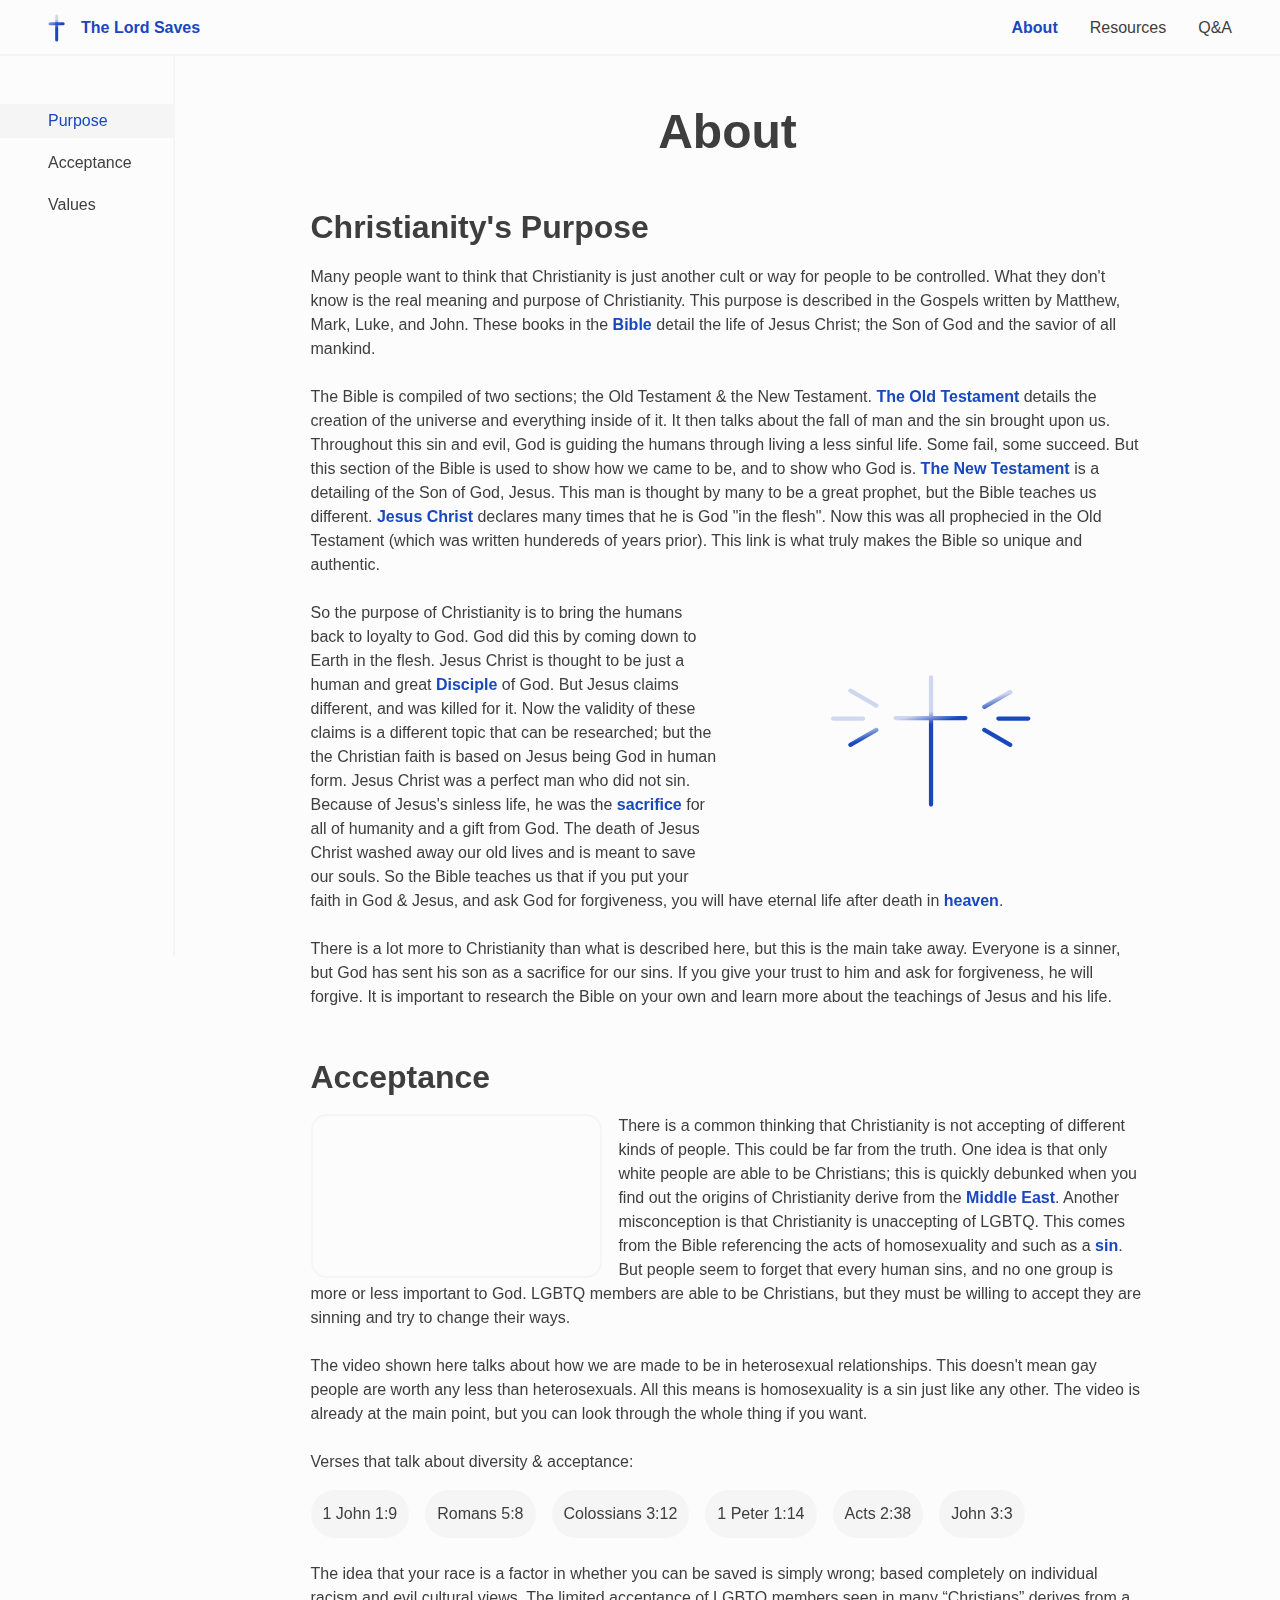
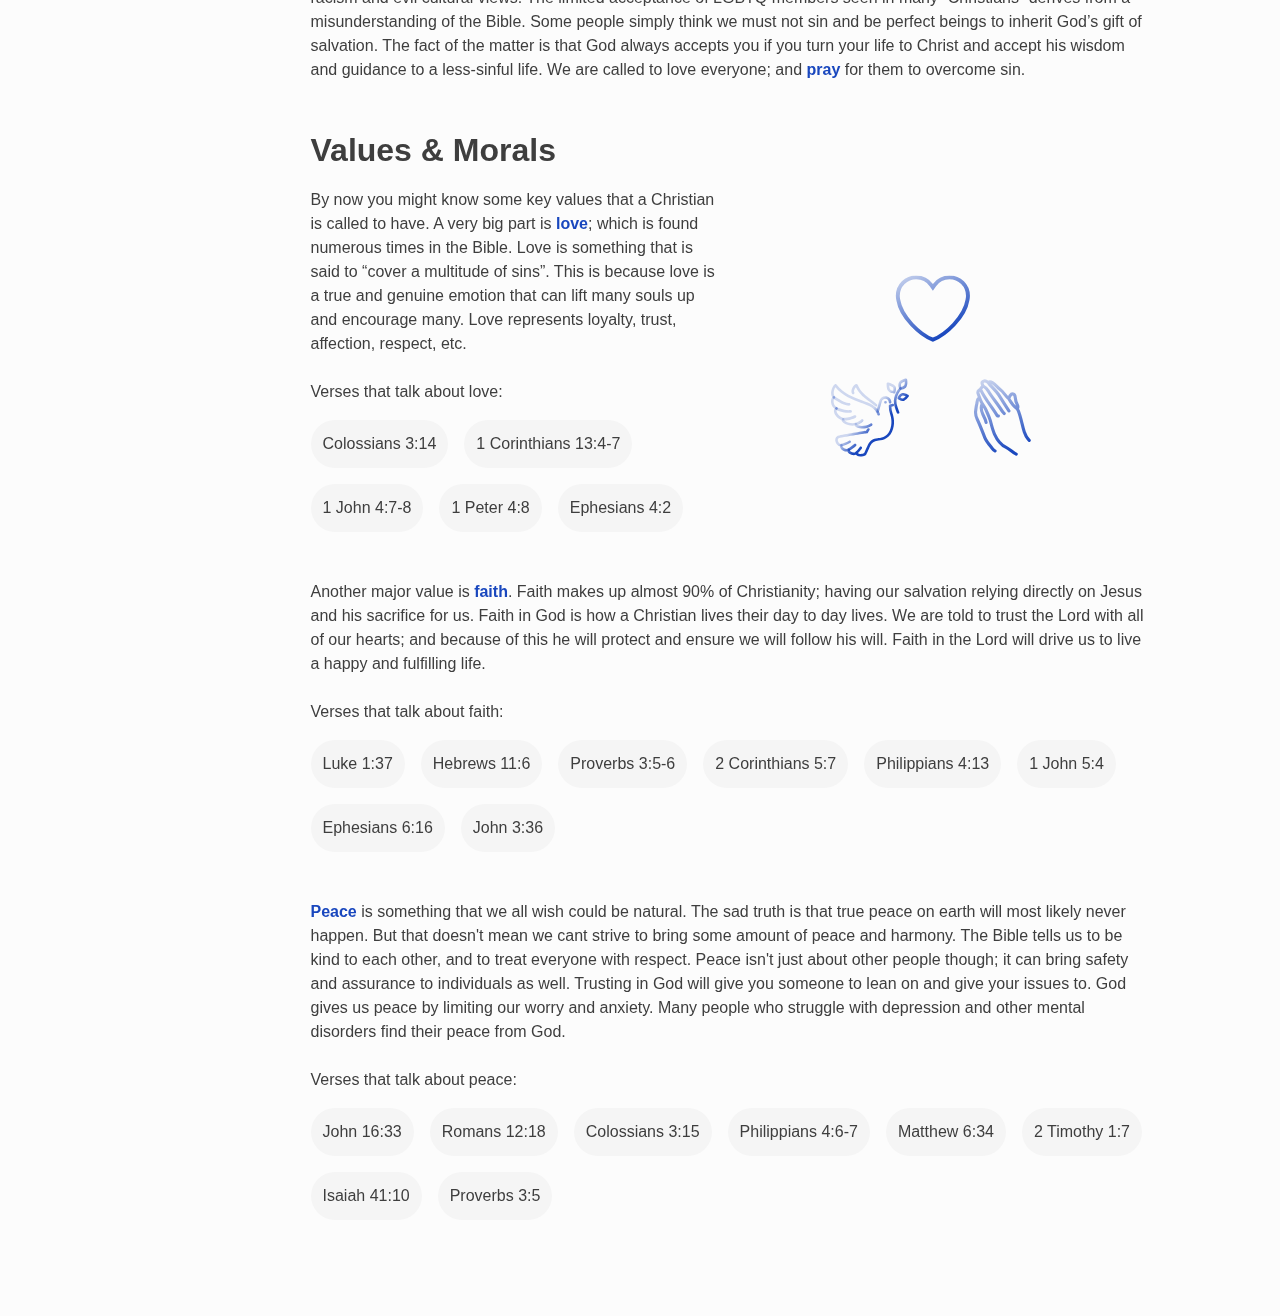
==== commit 82bf9b21: "Title Change" ====
--- a/About/index.html
+++ b/About/index.html
@@ -141,7 +141,7 @@
       <section class="section-title flex justify align no-an">About</section>
       <div class="link-point" id="purpose"></div>
       <section class="flex column m-gap article-margin">
-        <h1 class="sticky">The Purpose of Christianity</h1>
+        <h1 class="sticky">Christianity's Purpose</h1>
         <p>Many people want to think that Christianity is just another cult or way for people to be controlled. What
           they don't know is the real meaning and purpose of Christianity. This purpose is described in the Gospels
           written by Matthew, Mark, Luke, and John. These books in the <a href="https://en.wikipedia.org/wiki/Bible"
--- a/style/thelordsaves.main.css
+++ b/style/thelordsaves.main.css
@@ -7,8 +7,9 @@
   --colors-blue: #1947BE;
   --gradients-blue: linear-gradient(90deg, #1947BE 0%, #1947BE 100%);
   --font-size-body: 1rem;
-  --font-size-title: 1.5rem;
+  --font-size-subhead: 1.5rem;
   --font-size-header: 2rem;
+  --font-size-title: 3rem;
 }
 
 * {
@@ -44,6 +45,7 @@
 }
 
 html {
+  overflow-x: hidden;
   will-change: background-color, color;
   background-color: var(--colors-background);
   height: 100%;
@@ -63,7 +65,12 @@
   }
 }
 
+body {
+  overflow-x: hidden;
+}
+
 main {
+  overflow-x: hidden;
   height: fit-content;
   padding-bottom: 56px;
   overflow-y: visible;
@@ -81,16 +88,19 @@
 h1 {
   font-size: var(--font-size-header);
   color: var(--colors-text);
+  line-height: 1.3em;
 }
 
 h2 {
-  font-size: var(--font-size-title);
-  color: var(--colors-text);
+  font-size: var(--font-size-subhead);
+  color: var(--colors-text);
+  line-height: 1.3em;
 }
 
 p {
-  color: var(--colors-text);
-  line-height: 1.5rem;
+  font-size: var(--font-size-body);
+  color: var(--colors-text);
+  line-height: 1.5em;
 }
 
 hr {
@@ -133,7 +143,7 @@
   width: 100%;
 }
 
-w-70 {
+.w-70 {
   width: 70%;
 }
 
@@ -462,7 +472,7 @@
 }
 
 .section-title {
-  font-size: 40px;
+  font-size: var(--font-size-title);
   font-weight: bold;
   color: var(--colors-text);
 }
@@ -554,15 +564,7 @@
 }
 
 /************************** Screen Sizes **************************/
-@media screen and (min-width: 1440px) {
-  html {
-    font-size: 18px;
-  }
-
-  p {
-    line-height: 27px;
-  }
-}
+@media screen and (min-width: 1440px) {}
 
 @media screen and (max-width: 1024px) {
   #about-info {
@@ -576,12 +578,6 @@
 }
 
 @media screen and (max-width: 768px) {
-
-  :root {
-    --font-size-body: 0.875rem;
-    --font-size-title: 1.125rem;
-    --font-size-header: 1.5rem;
-  }
 
   #large-nav {
     display: none;
@@ -710,4 +706,17 @@
   .bible-ex {
     width: 100%;
   }
+
+  #contact-section {
+    flex-direction: column;
+    align-items: flex-start;
+  }
+
+  .contact-text {
+    width: 100%;
+  }
+
+  .contact-fig {
+    width: 100%;
+  }
 }